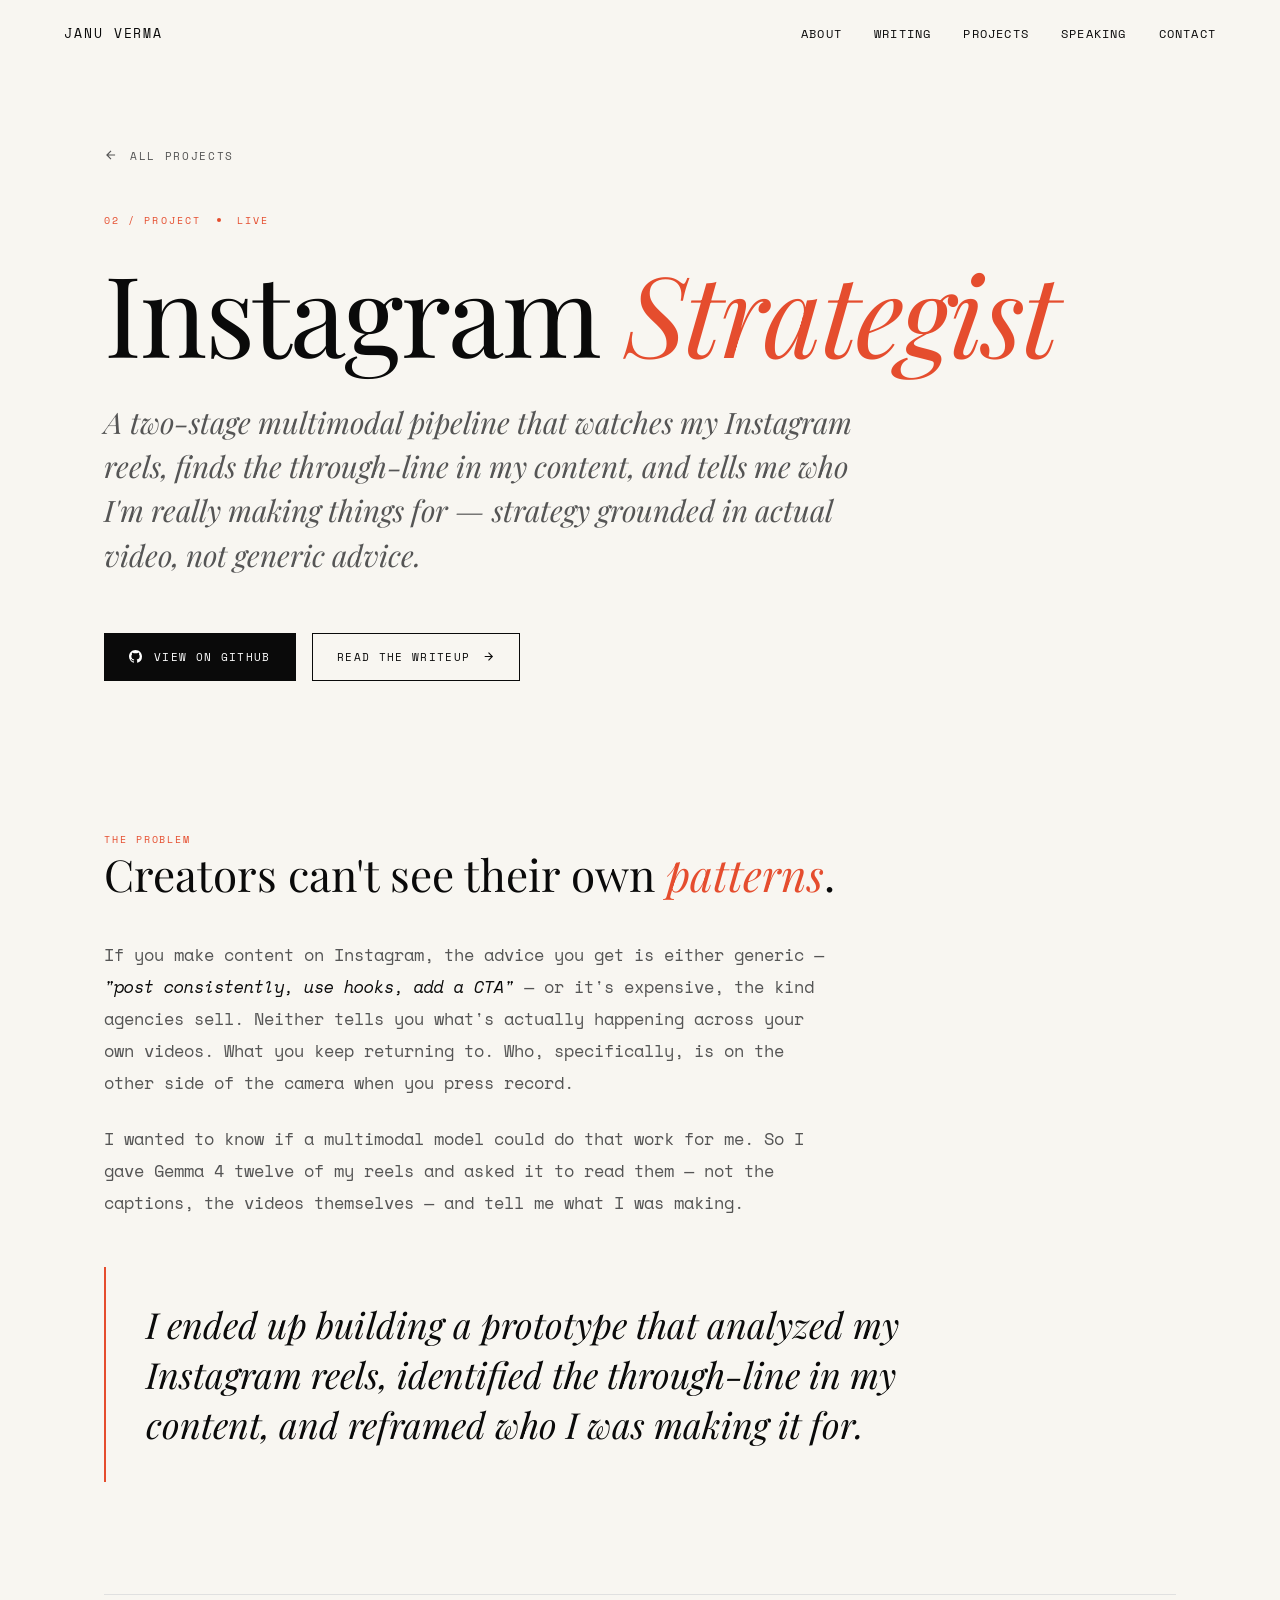
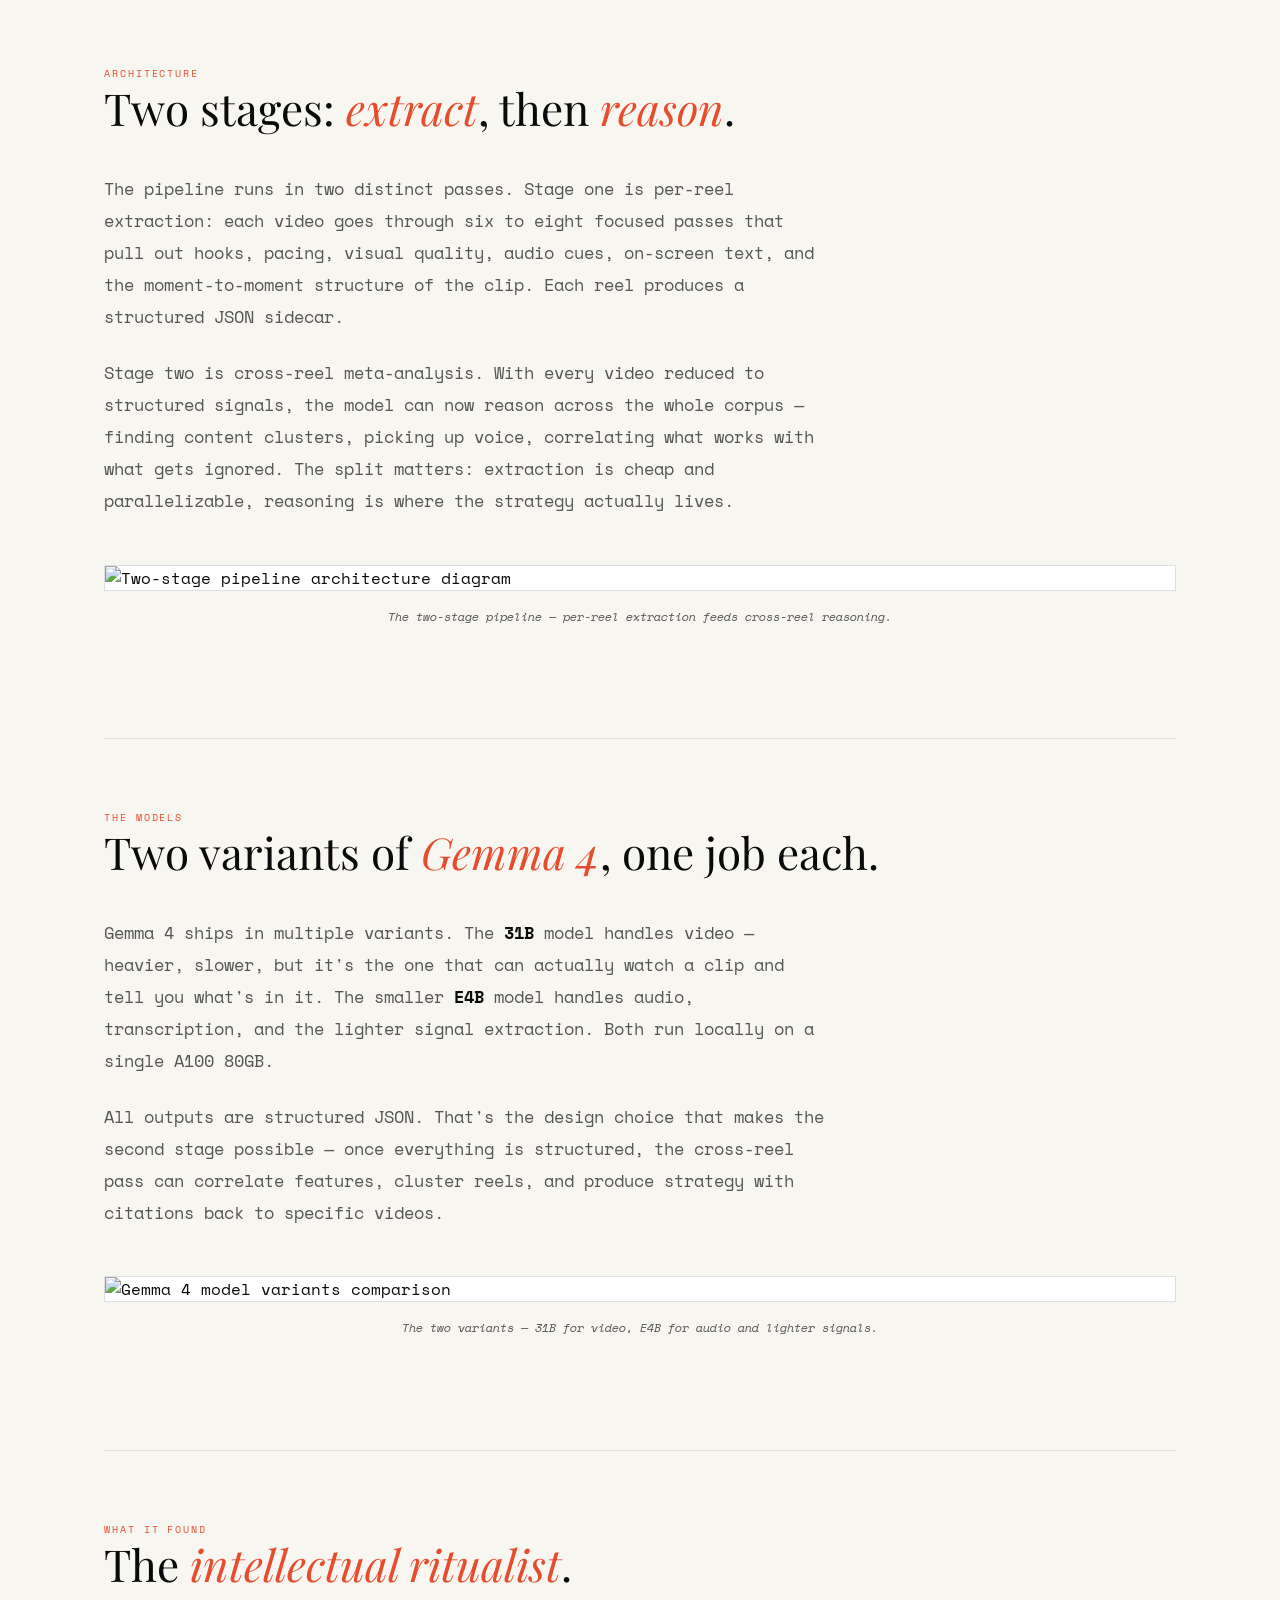
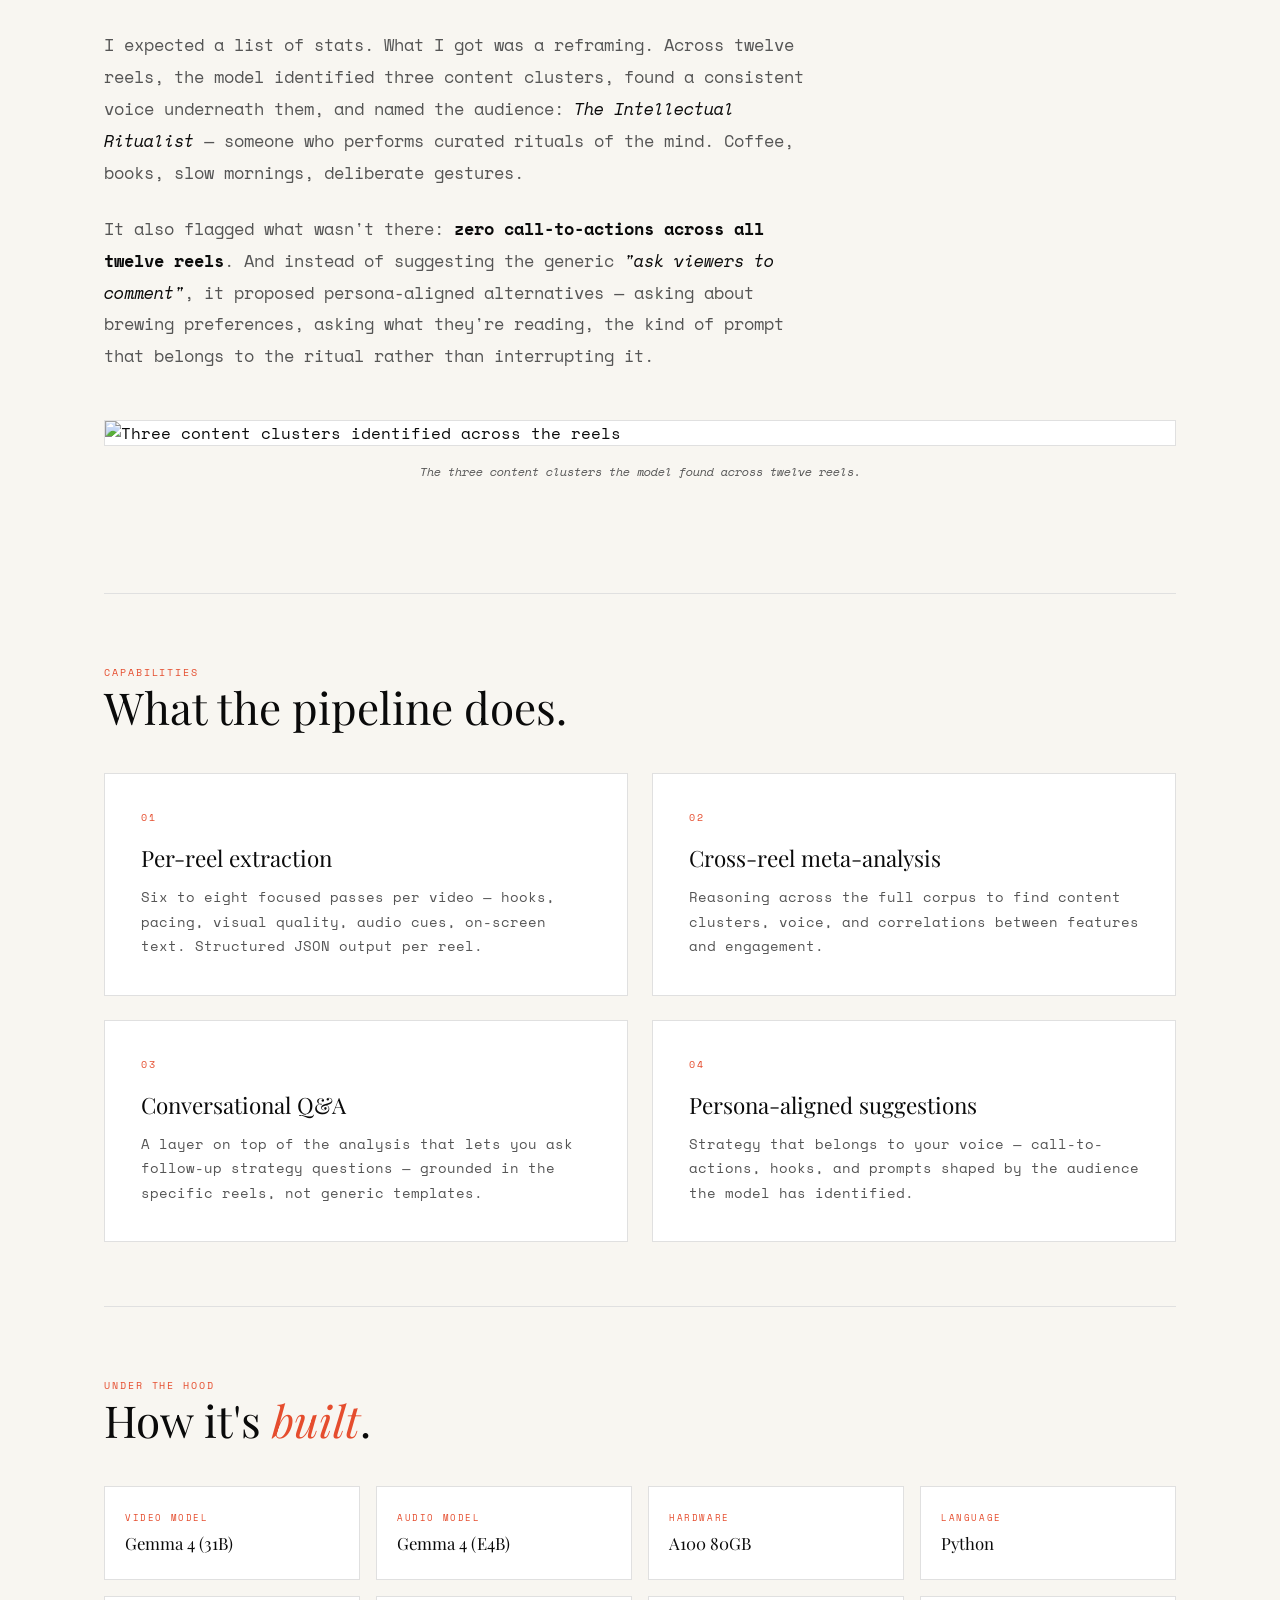
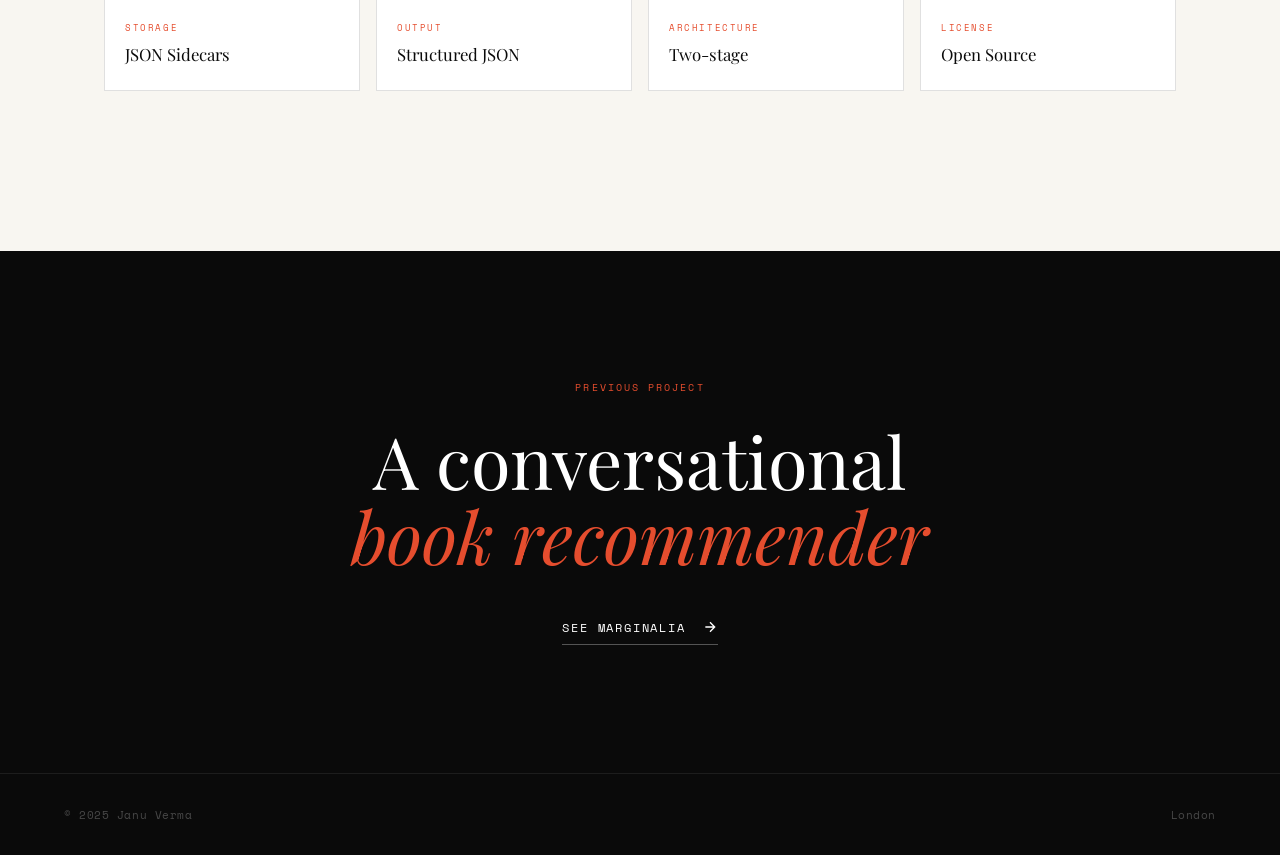
==== projects/instagram-strategist.html @ a2ae4cd0 "Add projects section and detail pages - New "Things I'm building" section on home page with Marginal" ====
<!DOCTYPE html>
<html lang="en">
<head>
    <meta charset="UTF-8">
    <meta name="viewport" content="width=device-width, initial-scale=1.0">
    <title>Instagram Strategist — Janu Verma</title>
    <meta name="description" content="A two-stage multimodal pipeline using Gemma 4 to analyze Instagram reels and surface real content strategy.">

    <link rel="preconnect" href="https://fonts.googleapis.com">
    <link rel="preconnect" href="https://fonts.gstatic.com" crossorigin>
    <link href="https://fonts.googleapis.com/css2?family=Space+Mono:wght@400;700&family=Playfair+Display:ital,wght@0,400;0,500;0,600;1,400;1,500&display=swap" rel="stylesheet">
    <link rel="stylesheet" href="style.css">
</head>
<body>
    <nav id="navbar">
        <a href="../index.html" class="nav-name">Janu Verma</a>
        <div class="nav-links">
            <a href="../index.html#story">About</a>
            <a href="../index.html#ideas">Writing</a>
            <a href="../index.html#projects">Projects</a>
            <a href="../index.html#speaking">Speaking</a>
            <a href="../index.html#contact">Contact</a>
        </div>
    </nav>

    <section class="project-hero">
        <a href="../index.html#projects" class="back-link">
            <svg viewBox="0 0 24 24" fill="none" stroke="currentColor" stroke-width="2">
                <path d="M19 12H5M12 19l-7-7 7-7"/>
            </svg>
            All projects
        </a>

        <div class="project-eyebrow">
            <span>02 / Project</span>
            <span class="dot"></span>
            <span>Live</span>
        </div>

        <h1 class="project-name">Instagram <span class="italic">Strategist</span></h1>

        <p class="project-tagline-big">
            A two-stage multimodal pipeline that watches my Instagram reels, finds the through-line in my content, and tells me who I'm really making things for — strategy grounded in actual video, not generic advice.
        </p>

        <div class="project-links">
            <a href="https://github.com/januverma/instagram-strategist" target="_blank" class="project-link primary">
                <svg viewBox="0 0 24 24" fill="currentColor">
                    <path d="M12 0C5.37 0 0 5.37 0 12c0 5.31 3.435 9.795 8.205 11.385.6.105.825-.255.825-.57 0-.285-.015-1.23-.015-2.235-3.015.555-3.795-.735-4.035-1.41-.135-.345-.72-1.41-1.23-1.695-.42-.225-1.02-.78-.015-.795.945-.015 1.62.87 1.845 1.23 1.08 1.815 2.805 1.305 3.495.99.105-.78.42-1.305.765-1.605-2.67-.3-5.46-1.335-5.46-5.925 0-1.305.465-2.385 1.23-3.225-.12-.3-.54-1.53.12-3.18 0 0 1.005-.315 3.3 1.23.96-.27 1.98-.405 3-.405s2.04.135 3 .405c2.295-1.56 3.3-1.23 3.3-1.23.66 1.65.24 2.88.12 3.18.765.84 1.23 1.905 1.23 3.225 0 4.605-2.805 5.625-5.475 5.925.435.375.81 1.095.81 2.22 0 1.605-.015 2.895-.015 3.3 0 .315.225.69.825.57A12.02 12.02 0 0024 12c0-6.63-5.37-12-12-12z"/>
                </svg>
                View on GitHub
            </a>
            <a href="https://januverma.substack.com/p/i-gave-gemma-4-my-instagram-reels" target="_blank" class="project-link">
                Read the writeup
                <svg viewBox="0 0 24 24" fill="none" stroke="currentColor" stroke-width="2">
                    <path d="M5 12h14M12 5l7 7-7 7"/>
                </svg>
            </a>
        </div>
    </section>

    <div class="project-body">
        <section class="project-section">
            <span class="section-label">The Problem</span>
            <h2 class="section-headline">Creators can't see their own <span class="italic">patterns</span>.</h2>
            <div class="prose">
                <p>
                    If you make content on Instagram, the advice you get is either generic — <em>"post consistently, use hooks, add a CTA"</em> — or it's expensive, the kind agencies sell. Neither tells you what's actually happening across your own videos. What you keep returning to. Who, specifically, is on the other side of the camera when you press record.
                </p>
                <p>
                    I wanted to know if a multimodal model could do that work for me. So I gave Gemma 4 twelve of my reels and asked it to read them — not the captions, the videos themselves — and tell me what I was making.
                </p>
            </div>

            <blockquote class="pullquote">
                I ended up building a prototype that analyzed my Instagram reels, identified the through-line in my content, and reframed who I was making it for.
            </blockquote>
        </section>

        <section class="project-section">
            <span class="section-label">Architecture</span>
            <h2 class="section-headline">Two stages: <span class="italic">extract</span>, then <span class="italic">reason</span>.</h2>
            <div class="prose">
                <p>
                    The pipeline runs in two distinct passes. Stage one is per-reel extraction: each video goes through six to eight focused passes that pull out hooks, pacing, visual quality, audio cues, on-screen text, and the moment-to-moment structure of the clip. Each reel produces a structured JSON sidecar.
                </p>
                <p>
                    Stage two is cross-reel meta-analysis. With every video reduced to structured signals, the model can now reason across the whole corpus — finding content clusters, picking up voice, correlating what works with what gets ignored. The split matters: extraction is cheap and parallelizable, reasoning is where the strategy actually lives.
                </p>
            </div>

            <figure class="project-figure">
                <img src="https://substackcdn.com/image/fetch/$s_!AlGL!,w_1456,c_limit,f_auto,q_auto:good,fl_progressive:steep/https%3A%2F%2Fsubstack-post-media.s3.amazonaws.com%2Fpublic%2Fimages%2F5daf3ac0-e114-4b0f-84f7-4bdd143a9bb6_1536x1024.png" alt="Two-stage pipeline architecture diagram">
                <figcaption>The two-stage pipeline — per-reel extraction feeds cross-reel reasoning.</figcaption>
            </figure>
        </section>

        <section class="project-section">
            <span class="section-label">The Models</span>
            <h2 class="section-headline">Two variants of <span class="italic">Gemma 4</span>, one job each.</h2>
            <div class="prose">
                <p>
                    Gemma 4 ships in multiple variants. The <strong>31B</strong> model handles video — heavier, slower, but it's the one that can actually watch a clip and tell you what's in it. The smaller <strong>E4B</strong> model handles audio, transcription, and the lighter signal extraction. Both run locally on a single A100 80GB.
                </p>
                <p>
                    All outputs are structured JSON. That's the design choice that makes the second stage possible — once everything is structured, the cross-reel pass can correlate features, cluster reels, and produce strategy with citations back to specific videos.
                </p>
            </div>

            <figure class="project-figure">
                <img src="https://substackcdn.com/image/fetch/$s_!4FOs!,w_1456,c_limit,f_auto,q_auto:good,fl_progressive:steep/https%3A%2F%2Fsubstack-post-media.s3.amazonaws.com%2Fpublic%2Fimages%2F2a131d9e-2db6-4a95-948a-e1224a3dc103_1448x480.heic" alt="Gemma 4 model variants comparison">
                <figcaption>The two variants — 31B for video, E4B for audio and lighter signals.</figcaption>
            </figure>
        </section>

        <section class="project-section">
            <span class="section-label">What It Found</span>
            <h2 class="section-headline">The <span class="italic">intellectual ritualist</span>.</h2>
            <div class="prose">
                <p>
                    I expected a list of stats. What I got was a reframing. Across twelve reels, the model identified three content clusters, found a consistent voice underneath them, and named the audience: <em>The Intellectual Ritualist</em> — someone who performs curated rituals of the mind. Coffee, books, slow mornings, deliberate gestures.
                </p>
                <p>
                    It also flagged what wasn't there: <strong>zero call-to-actions across all twelve reels</strong>. And instead of suggesting the generic <em>"ask viewers to comment"</em>, it proposed persona-aligned alternatives — asking about brewing preferences, asking what they're reading, the kind of prompt that belongs to the ritual rather than interrupting it.
                </p>
            </div>

            <figure class="project-figure">
                <img src="https://substackcdn.com/image/fetch/$s_!2k2w!,w_1456,c_limit,f_auto,q_auto:good,fl_progressive:steep/https%3A%2F%2Fsubstack-post-media.s3.amazonaws.com%2Fpublic%2Fimages%2F8600fc77-abe8-4bc5-806f-b3127e2edc37_1536x1024.png" alt="Three content clusters identified across the reels">
                <figcaption>The three content clusters the model found across twelve reels.</figcaption>
            </figure>
        </section>

        <section class="project-section">
            <span class="section-label">Capabilities</span>
            <h2 class="section-headline">What the pipeline does.</h2>

            <div class="features-grid">
                <div class="feature">
                    <div class="feature-number">01</div>
                    <h3>Per-reel extraction</h3>
                    <p>Six to eight focused passes per video — hooks, pacing, visual quality, audio cues, on-screen text. Structured JSON output per reel.</p>
                </div>
                <div class="feature">
                    <div class="feature-number">02</div>
                    <h3>Cross-reel meta-analysis</h3>
                    <p>Reasoning across the full corpus to find content clusters, voice, and correlations between features and engagement.</p>
                </div>
                <div class="feature">
                    <div class="feature-number">03</div>
                    <h3>Conversational Q&A</h3>
                    <p>A layer on top of the analysis that lets you ask follow-up strategy questions — grounded in the specific reels, not generic templates.</p>
                </div>
                <div class="feature">
                    <div class="feature-number">04</div>
                    <h3>Persona-aligned suggestions</h3>
                    <p>Strategy that belongs to your voice — call-to-actions, hooks, and prompts shaped by the audience the model has identified.</p>
                </div>
            </div>
        </section>

        <section class="project-section">
            <span class="section-label">Under the Hood</span>
            <h2 class="section-headline">How it's <span class="italic">built</span>.</h2>

            <div class="stack-grid">
                <div class="stack-item">
                    <div class="label">Video Model</div>
                    <div class="value">Gemma 4 (31B)</div>
                </div>
                <div class="stack-item">
                    <div class="label">Audio Model</div>
                    <div class="value">Gemma 4 (E4B)</div>
                </div>
                <div class="stack-item">
                    <div class="label">Hardware</div>
                    <div class="value">A100 80GB</div>
                </div>
                <div class="stack-item">
                    <div class="label">Language</div>
                    <div class="value">Python</div>
                </div>
                <div class="stack-item">
                    <div class="label">Storage</div>
                    <div class="value">JSON Sidecars</div>
                </div>
                <div class="stack-item">
                    <div class="label">Output</div>
                    <div class="value">Structured JSON</div>
                </div>
                <div class="stack-item">
                    <div class="label">Architecture</div>
                    <div class="value">Two-stage</div>
                </div>
                <div class="stack-item">
                    <div class="label">License</div>
                    <div class="value">Open Source</div>
                </div>
            </div>
        </section>
    </div>

    <section class="next-project">
        <span class="label">Previous Project</span>
        <h2>A conversational<br><span class="italic">book recommender</span></h2>
        <a href="marginalia.html" class="arrow-link">
            See Marginalia
            <svg width="16" height="16" viewBox="0 0 24 24" fill="none" stroke="currentColor" stroke-width="2">
                <path d="M5 12h14M12 5l7 7-7 7"/>
            </svg>
        </a>
    </section>

    <footer>
        <span>© 2025 Janu Verma</span>
        <span>London</span>
    </footer>

    <script>
        const revealElements = document.querySelectorAll('.reveal');
        const observer = new IntersectionObserver((entries) => {
            entries.forEach(entry => {
                if (entry.isIntersecting) entry.target.classList.add('visible');
            });
        }, { threshold: 0.1, rootMargin: '0px 0px -80px 0px' });
        revealElements.forEach(el => observer.observe(el));

        const navbar = document.getElementById('navbar');
        window.addEventListener('scroll', () => {
            if (window.scrollY > 50) navbar.classList.add('scrolled');
            else navbar.classList.remove('scrolled');
        });
    </script>
</body>
</html>
---- projects/style.css ----
:root {
    --black: #0a0a0a;
    --white: #fff;
    --cream: #f8f6f1;
    --orange: #e54d2e;
    --gray: #555;
    --light-gray: #e0e0e0;
}

* {
    margin: 0;
    padding: 0;
    box-sizing: border-box;
}

html {
    scroll-behavior: smooth;
}

body {
    font-family: 'Space Mono', monospace;
    background: var(--cream);
    color: var(--black);
    overflow-x: hidden;
}

::selection {
    background: var(--orange);
    color: var(--white);
}

a {
    color: inherit;
    text-decoration: none;
}

/* Nav */
nav {
    position: fixed;
    top: 0;
    left: 0;
    right: 0;
    z-index: 100;
    padding: 1.5rem 4rem;
    display: flex;
    justify-content: space-between;
    align-items: center;
    background: var(--cream);
    transition: all 0.3s ease;
}

nav.scrolled {
    padding: 1rem 4rem;
    background: rgba(248, 246, 241, 0.95);
    backdrop-filter: blur(10px);
    border-bottom: 1px solid var(--light-gray);
}

.nav-name {
    font-size: 0.8rem;
    text-transform: uppercase;
    letter-spacing: 0.15em;
    color: var(--black);
}

.nav-links {
    display: flex;
    gap: 2rem;
}

.nav-links a {
    font-size: 0.75rem;
    text-transform: uppercase;
    letter-spacing: 0.1em;
    color: var(--black);
    transition: color 0.3s ease;
}

.nav-links a:hover {
    color: var(--orange);
}

/* Back link */
.back-link {
    display: inline-flex;
    align-items: center;
    gap: 0.75rem;
    font-size: 0.7rem;
    text-transform: uppercase;
    letter-spacing: 0.15em;
    color: var(--gray);
    margin-bottom: 3rem;
    transition: all 0.3s ease;
}

.back-link:hover {
    color: var(--orange);
    gap: 1.25rem;
}

.back-link svg {
    width: 14px;
    height: 14px;
}

/* Project hero */
.project-hero {
    padding: 9rem 4rem 5rem;
    max-width: 1200px;
    margin: 0 auto;
}

.project-eyebrow {
    font-size: 0.65rem;
    text-transform: uppercase;
    letter-spacing: 0.2em;
    color: var(--orange);
    margin-bottom: 1.75rem;
    display: flex;
    align-items: center;
    gap: 1rem;
}

.project-eyebrow .dot {
    width: 4px;
    height: 4px;
    background: var(--orange);
    border-radius: 50%;
}

.project-name {
    font-family: 'Playfair Display', serif;
    font-size: clamp(3rem, 9vw, 7rem);
    font-weight: 400;
    line-height: 1;
    letter-spacing: -0.02em;
    margin-bottom: 2rem;
}

.project-name .italic {
    font-style: italic;
    color: var(--orange);
}

.project-tagline-big {
    font-family: 'Playfair Display', serif;
    font-size: clamp(1.35rem, 2.5vw, 1.85rem);
    font-style: italic;
    color: var(--gray);
    line-height: 1.5;
    margin-bottom: 3.5rem;
    max-width: 750px;
}

.project-links {
    display: flex;
    flex-wrap: wrap;
    gap: 1rem;
}

.project-link {
    display: inline-flex;
    align-items: center;
    gap: 0.75rem;
    padding: 0.9rem 1.5rem;
    font-size: 0.7rem;
    text-transform: uppercase;
    letter-spacing: 0.12em;
    border: 1px solid var(--black);
    transition: all 0.3s ease;
}

.project-link.primary {
    background: var(--black);
    color: var(--white);
}

.project-link.primary:hover {
    background: var(--orange);
    border-color: var(--orange);
}

.project-link:hover {
    background: var(--black);
    color: var(--white);
}

.project-link svg {
    width: 13px;
    height: 13px;
}

/* Body sections */
.project-body {
    padding: 4rem 4rem 6rem;
    max-width: 1200px;
    margin: 0 auto;
}

.project-section {
    padding: 4rem 0;
    border-top: 1px solid var(--light-gray);
}

.project-section:first-child {
    border-top: none;
    padding-top: 0;
}

.section-label {
    font-size: 0.6rem;
    text-transform: uppercase;
    letter-spacing: 0.2em;
    color: var(--orange);
    margin-bottom: 1.5rem;
}

.section-headline {
    font-family: 'Playfair Display', serif;
    font-size: clamp(2rem, 4vw, 2.75rem);
    font-weight: 400;
    line-height: 1.15;
    margin-bottom: 2.5rem;
    max-width: 850px;
}

.section-headline .italic {
    font-style: italic;
    color: var(--orange);
}

.prose {
    max-width: 720px;
}

.prose p {
    font-size: 1.05rem;
    line-height: 1.9;
    color: var(--gray);
    margin-bottom: 1.5rem;
}

.prose p strong {
    color: var(--black);
    font-weight: 700;
}

.prose p em {
    color: var(--black);
    font-style: italic;
}

.pullquote {
    font-family: 'Playfair Display', serif;
    font-style: italic;
    font-size: clamp(1.5rem, 3vw, 2.25rem);
    line-height: 1.4;
    color: var(--black);
    padding: 2rem 0 2rem 2.5rem;
    border-left: 2px solid var(--orange);
    margin: 3rem 0;
    max-width: 850px;
}

/* Image / figure */
.project-figure {
    margin: 3rem 0;
}

.project-figure img {
    width: 100%;
    height: auto;
    display: block;
    border: 1px solid var(--light-gray);
    background: var(--white);
}

.project-figure figcaption {
    font-size: 0.75rem;
    color: var(--gray);
    margin-top: 1rem;
    line-height: 1.6;
    text-align: center;
    font-style: italic;
}

.figure-narrow {
    max-width: 720px;
    margin-left: auto;
    margin-right: auto;
}

.figure-row {
    display: grid;
    grid-template-columns: 1fr 1fr;
    gap: 1.5rem;
    margin: 3rem 0;
}

.figure-row .project-figure {
    margin: 0;
}

/* Feature blocks */
.features-grid {
    display: grid;
    grid-template-columns: repeat(2, 1fr);
    gap: 1.5rem;
    margin-top: 2rem;
}

.feature {
    padding: 2.25rem;
    background: var(--white);
    border: 1px solid var(--light-gray);
    transition: all 0.3s ease;
}

.feature:hover {
    border-color: var(--orange);
    transform: translateY(-4px);
}

.feature-number {
    font-size: 0.6rem;
    letter-spacing: 0.18em;
    color: var(--orange);
    margin-bottom: 1.25rem;
}

.feature h3 {
    font-family: 'Playfair Display', serif;
    font-size: 1.4rem;
    font-weight: 400;
    margin-bottom: 0.75rem;
    line-height: 1.3;
}

.feature p {
    font-size: 0.9rem;
    color: var(--gray);
    line-height: 1.7;
}

/* Stack section */
.stack-grid {
    display: grid;
    grid-template-columns: repeat(4, 1fr);
    gap: 1rem;
    margin-top: 2rem;
}

.stack-item {
    padding: 1.5rem 1.25rem;
    background: var(--white);
    border: 1px solid var(--light-gray);
}

.stack-item .label {
    font-size: 0.55rem;
    text-transform: uppercase;
    letter-spacing: 0.18em;
    color: var(--orange);
    margin-bottom: 0.6rem;
}

.stack-item .value {
    font-family: 'Playfair Display', serif;
    font-size: 1.05rem;
    line-height: 1.3;
}

/* Personas (Marginalia) */
.personas-grid {
    display: grid;
    grid-template-columns: repeat(2, 1fr);
    gap: 1.25rem;
    margin-top: 2rem;
}

.persona {
    padding: 2rem;
    background: var(--white);
    border-left: 2px solid var(--orange);
    border-top: 1px solid var(--light-gray);
    border-right: 1px solid var(--light-gray);
    border-bottom: 1px solid var(--light-gray);
}

.persona h4 {
    font-family: 'Playfair Display', serif;
    font-size: 1.25rem;
    font-weight: 500;
    margin-bottom: 0.5rem;
}

.persona p {
    font-size: 0.85rem;
    color: var(--gray);
    line-height: 1.65;
}

/* Next project */
.next-project {
    background: var(--black);
    color: var(--white);
    padding: 8rem 4rem;
    text-align: center;
}

.next-project .label {
    font-size: 0.65rem;
    text-transform: uppercase;
    letter-spacing: 0.2em;
    color: var(--orange);
    margin-bottom: 1.75rem;
    display: block;
}

.next-project h2 {
    font-family: 'Playfair Display', serif;
    font-size: clamp(2.25rem, 6vw, 4.5rem);
    font-weight: 400;
    line-height: 1.05;
    margin-bottom: 2.5rem;
}

.next-project h2 .italic {
    font-style: italic;
    color: var(--orange);
}

.next-project .arrow-link {
    display: inline-flex;
    align-items: center;
    gap: 1rem;
    font-size: 0.75rem;
    text-transform: uppercase;
    letter-spacing: 0.15em;
    color: var(--white);
    border-bottom: 1px solid rgba(255,255,255,0.3);
    padding-bottom: 0.5rem;
    transition: all 0.3s ease;
}

.next-project .arrow-link:hover {
    color: var(--orange);
    border-color: var(--orange);
    gap: 1.5rem;
}

/* Footer */
footer {
    background: var(--black);
    color: rgba(255,255,255,0.25);
    padding: 2rem 4rem;
    display: flex;
    justify-content: space-between;
    font-size: 0.7rem;
    letter-spacing: 0.05em;
    border-top: 1px solid rgba(255,255,255,0.08);
}

/* Reveal */
.reveal {
    opacity: 0;
    transform: translateY(30px);
    transition: all 0.7s cubic-bezier(0.16, 1, 0.3, 1);
}

.reveal.visible {
    opacity: 1;
    transform: translateY(0);
}

/* Responsive */
@media (max-width: 1024px) {
    .features-grid,
    .personas-grid,
    .figure-row {
        grid-template-columns: 1fr;
    }

    .stack-grid {
        grid-template-columns: repeat(2, 1fr);
    }
}

@media (max-width: 768px) {
    nav {
        padding: 1.25rem 1.5rem;
    }

    nav.scrolled {
        padding: 1rem 1.5rem;
    }

    .nav-links {
        display: none;
    }

    .project-hero,
    .project-body,
    .next-project {
        padding-left: 1.5rem;
        padding-right: 1.5rem;
    }

    .project-hero {
        padding-top: 6.5rem;
    }

    .pullquote {
        padding-left: 1.5rem;
    }

    footer {
        flex-direction: column;
        gap: 0.5rem;
        text-align: center;
        padding: 1.5rem;
    }
}
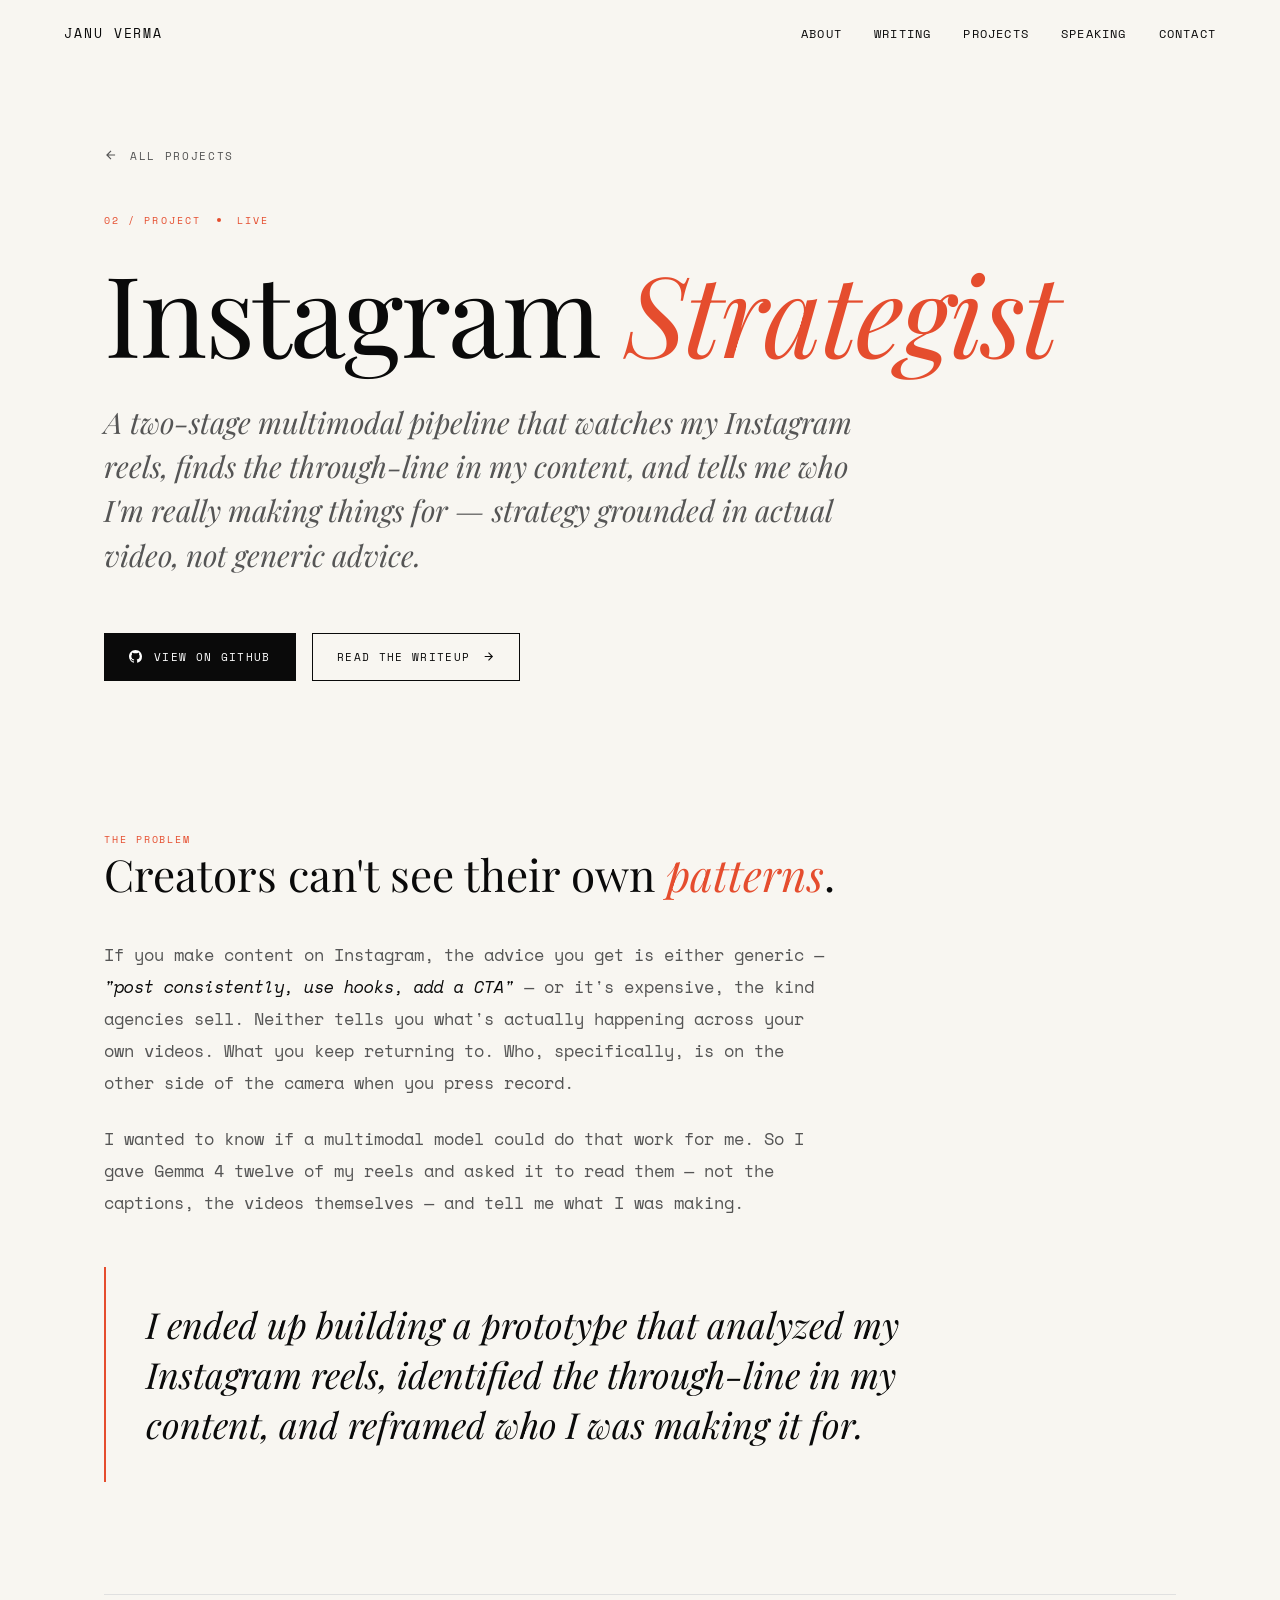
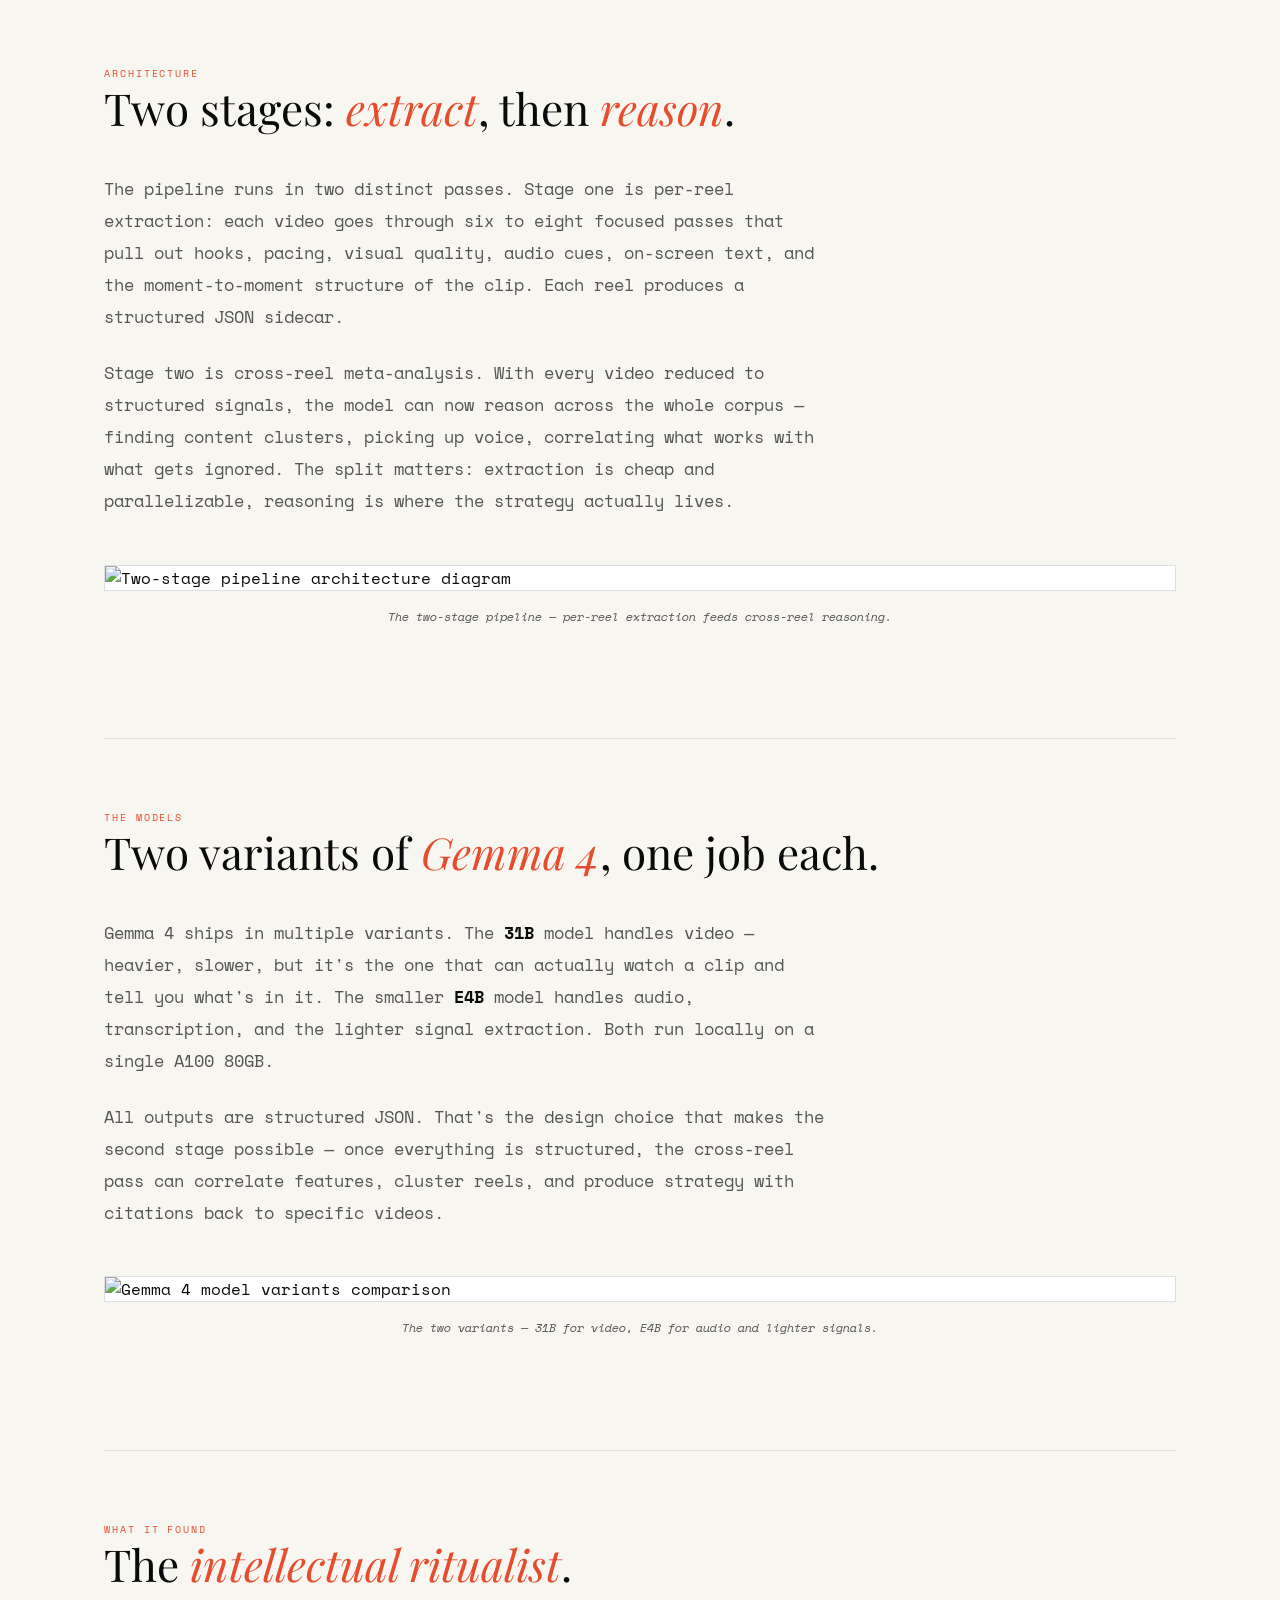
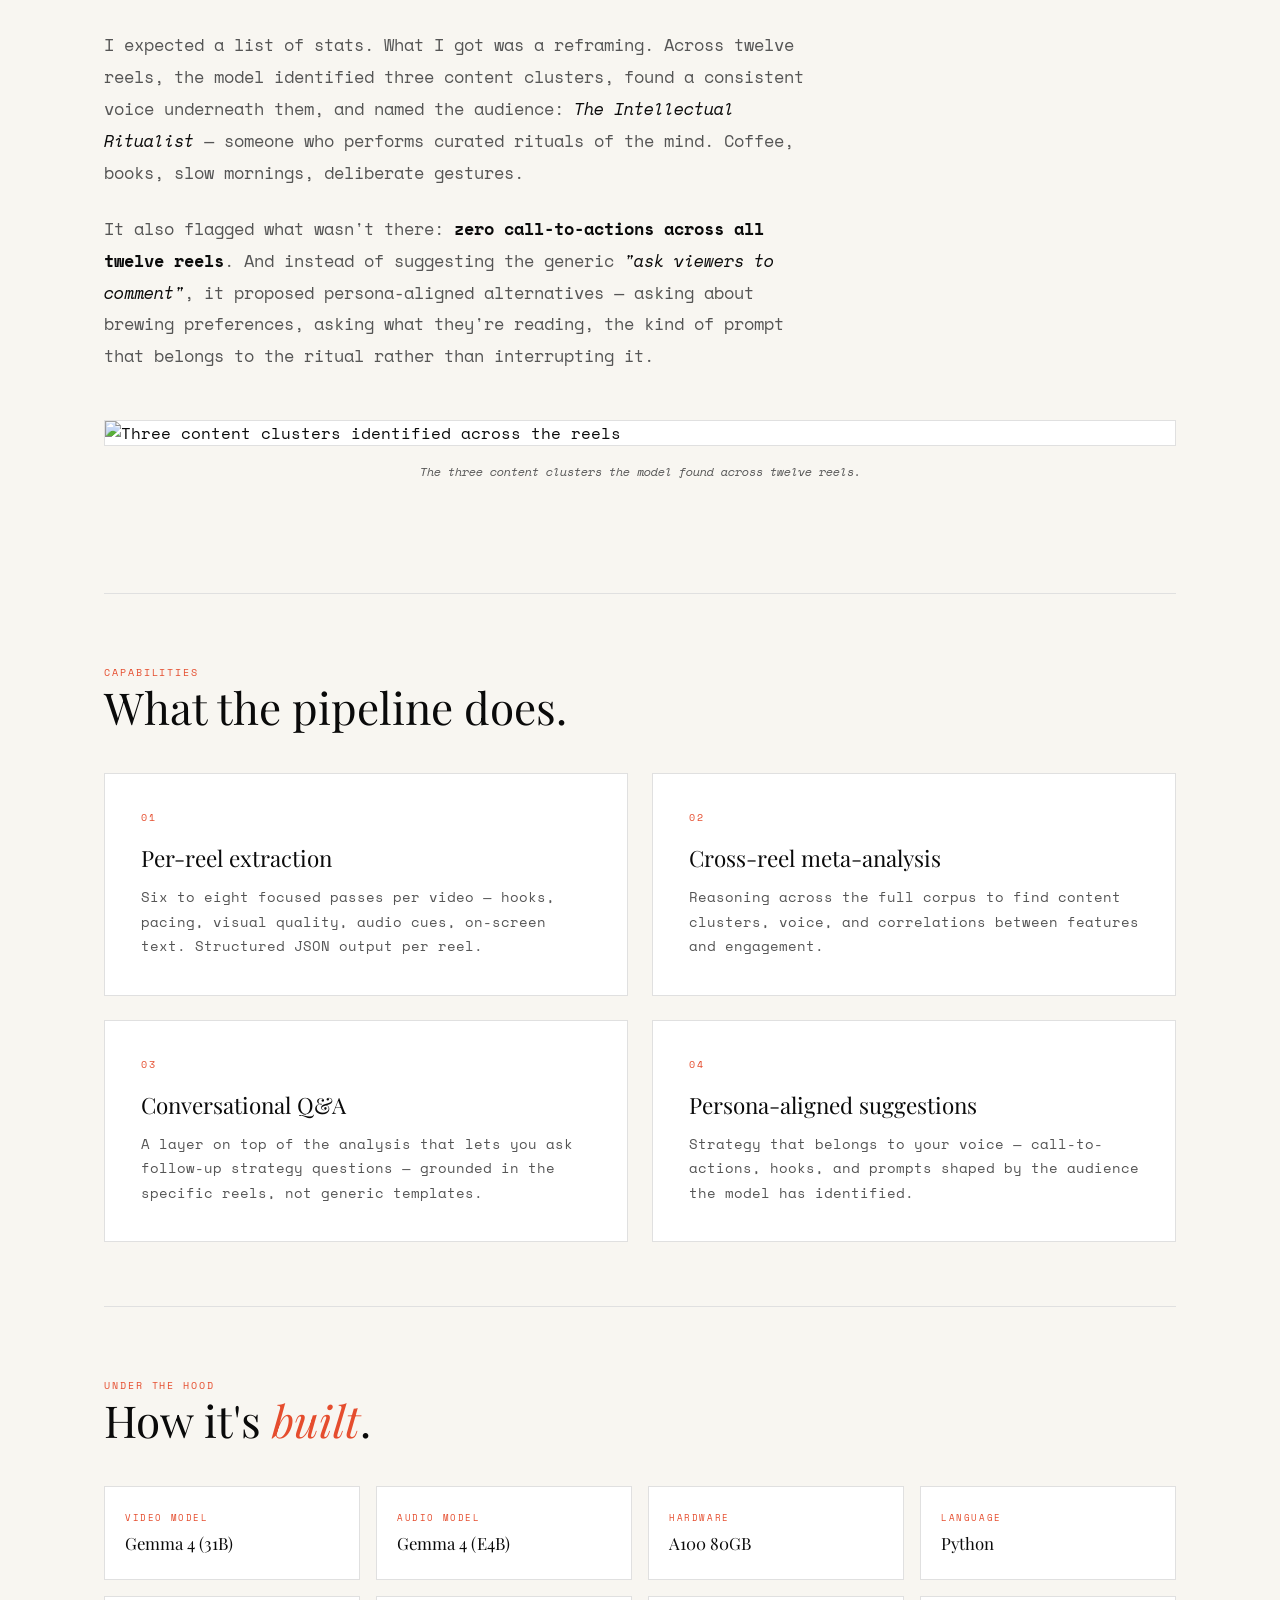
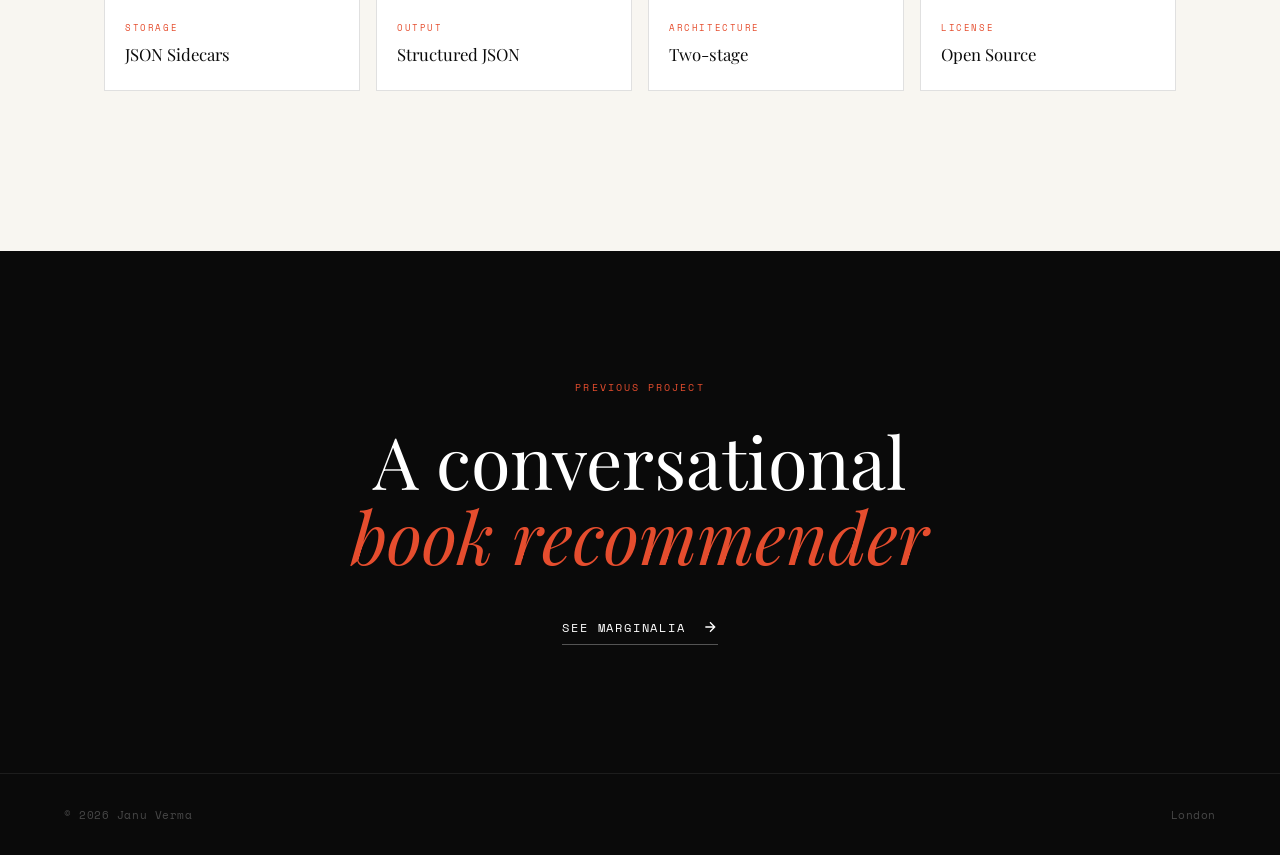
==== commit 437c48db: "Improve performance, mobile navigation, and accessibility - Add optimized 124KB photo-small.jpg (was" ====
--- a/projects/instagram-strategist.html
+++ b/projects/instagram-strategist.html
@@ -5,6 +5,13 @@
     <meta name="viewport" content="width=device-width, initial-scale=1.0">
     <title>Instagram Strategist — Janu Verma</title>
     <meta name="description" content="A two-stage multimodal pipeline using Gemma 4 to analyze Instagram reels and surface real content strategy.">
+
+    <link rel="icon" type="image/svg+xml" href="/favicon.svg">
+    <meta property="og:type" content="article">
+    <meta property="og:url" content="https://januverma.com/projects/instagram-strategist.html">
+    <meta property="og:title" content="Instagram Strategist — Janu Verma">
+    <meta property="og:description" content="A two-stage multimodal pipeline using Gemma 4 to analyze Instagram reels and surface real content strategy.">
+    <meta name="twitter:card" content="summary">
 
     <link rel="preconnect" href="https://fonts.googleapis.com">
     <link rel="preconnect" href="https://fonts.gstatic.com" crossorigin>
@@ -21,6 +28,10 @@
             <a href="../index.html#speaking">Speaking</a>
             <a href="../index.html#contact">Contact</a>
         </div>
+        <button class="nav-toggle" id="navToggle" aria-label="Menu" aria-expanded="false">
+            <span></span>
+            <span></span>
+        </button>
     </nav>
 
     <section class="project-hero">
@@ -212,7 +223,7 @@
     </section>
 
     <footer>
-        <span>© 2025 Janu Verma</span>
+        <span>© 2026 Janu Verma</span>
         <span>London</span>
     </footer>
 
@@ -229,6 +240,12 @@
         window.addEventListener('scroll', () => {
             if (window.scrollY > 50) navbar.classList.add('scrolled');
             else navbar.classList.remove('scrolled');
+        }, { passive: true });
+
+        const navToggle = document.getElementById('navToggle');
+        navToggle.addEventListener('click', () => {
+            const open = navbar.classList.toggle('menu-open');
+            navToggle.setAttribute('aria-expanded', open);
         });
     </script>
 </body>
--- a/projects/style.css
+++ b/projects/style.css
@@ -80,6 +80,43 @@
     color: var(--orange);
 }
 
+.nav-toggle {
+    display: none;
+    background: none;
+    border: none;
+    padding: 0;
+    width: 28px;
+    height: 20px;
+    position: relative;
+    cursor: pointer;
+    z-index: 102;
+}
+
+.nav-toggle span {
+    position: absolute;
+    left: 0;
+    width: 100%;
+    height: 2px;
+    background: var(--black);
+    transition: all 0.3s ease;
+}
+
+.nav-toggle span:first-child {
+    top: 4px;
+}
+
+.nav-toggle span:last-child {
+    bottom: 4px;
+}
+
+nav.menu-open .nav-toggle span:first-child {
+    transform: translateY(5px) rotate(45deg);
+}
+
+nav.menu-open .nav-toggle span:last-child {
+    transform: translateY(-5px) rotate(-45deg);
+}
+
 /* Back link */
 .back-link {
     display: inline-flex;
@@ -486,6 +523,23 @@
     }
 }
 
+@media (prefers-reduced-motion: reduce) {
+    html {
+        scroll-behavior: auto;
+    }
+
+    *, *::before, *::after {
+        animation-duration: 0.01ms !important;
+        animation-iteration-count: 1 !important;
+        transition-duration: 0.01ms !important;
+    }
+
+    .reveal {
+        opacity: 1;
+        transform: none;
+    }
+}
+
 @media (max-width: 768px) {
     nav {
         padding: 1.25rem 1.5rem;
@@ -495,8 +549,36 @@
         padding: 1rem 1.5rem;
     }
 
+    .nav-toggle {
+        display: block;
+    }
+
     .nav-links {
-        display: none;
+        position: fixed;
+        inset: 0;
+        z-index: 101;
+        flex-direction: column;
+        align-items: center;
+        justify-content: center;
+        gap: 2.5rem;
+        background: var(--cream);
+        opacity: 0;
+        visibility: hidden;
+        transition: opacity 0.3s ease, visibility 0.3s ease;
+    }
+
+    nav.menu-open .nav-links {
+        opacity: 1;
+        visibility: visible;
+    }
+
+    .nav-links a {
+        font-size: 1rem;
+    }
+
+    .nav-name {
+        position: relative;
+        z-index: 102;
     }
 
     .project-hero,
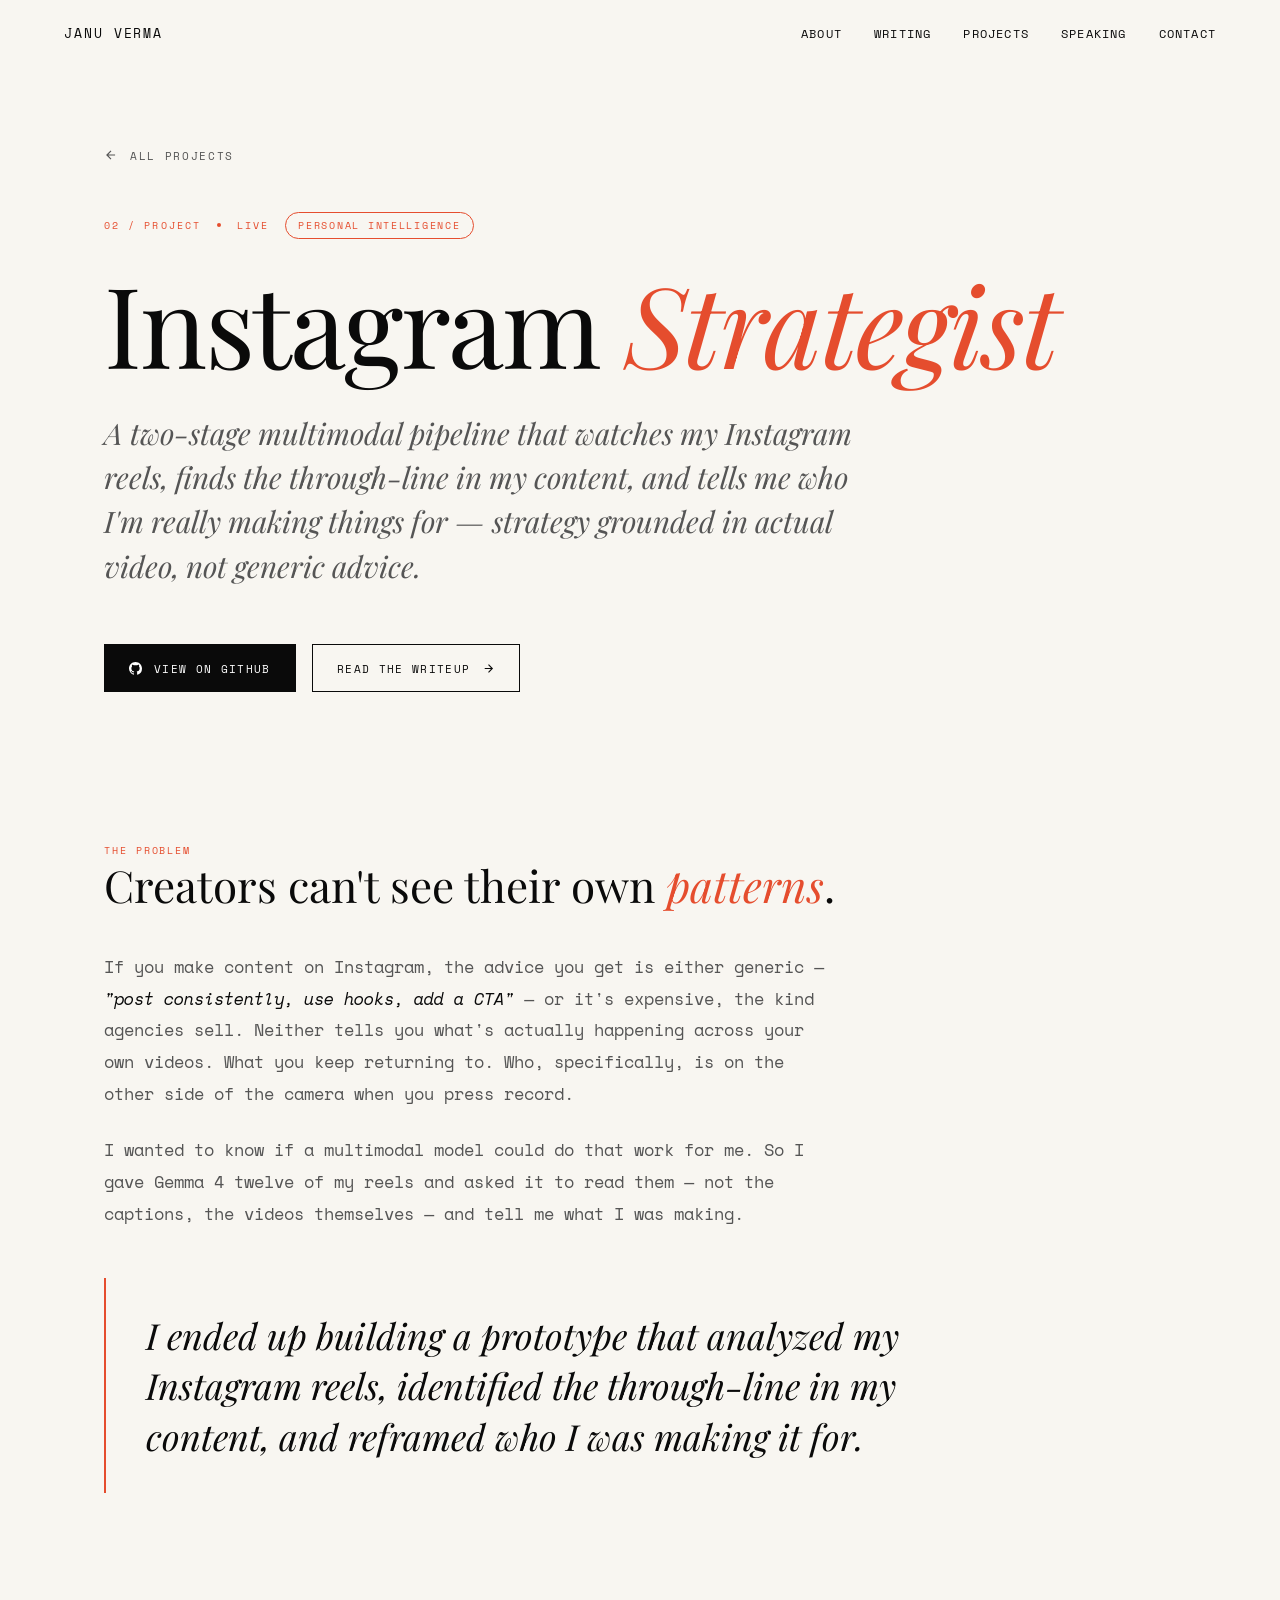
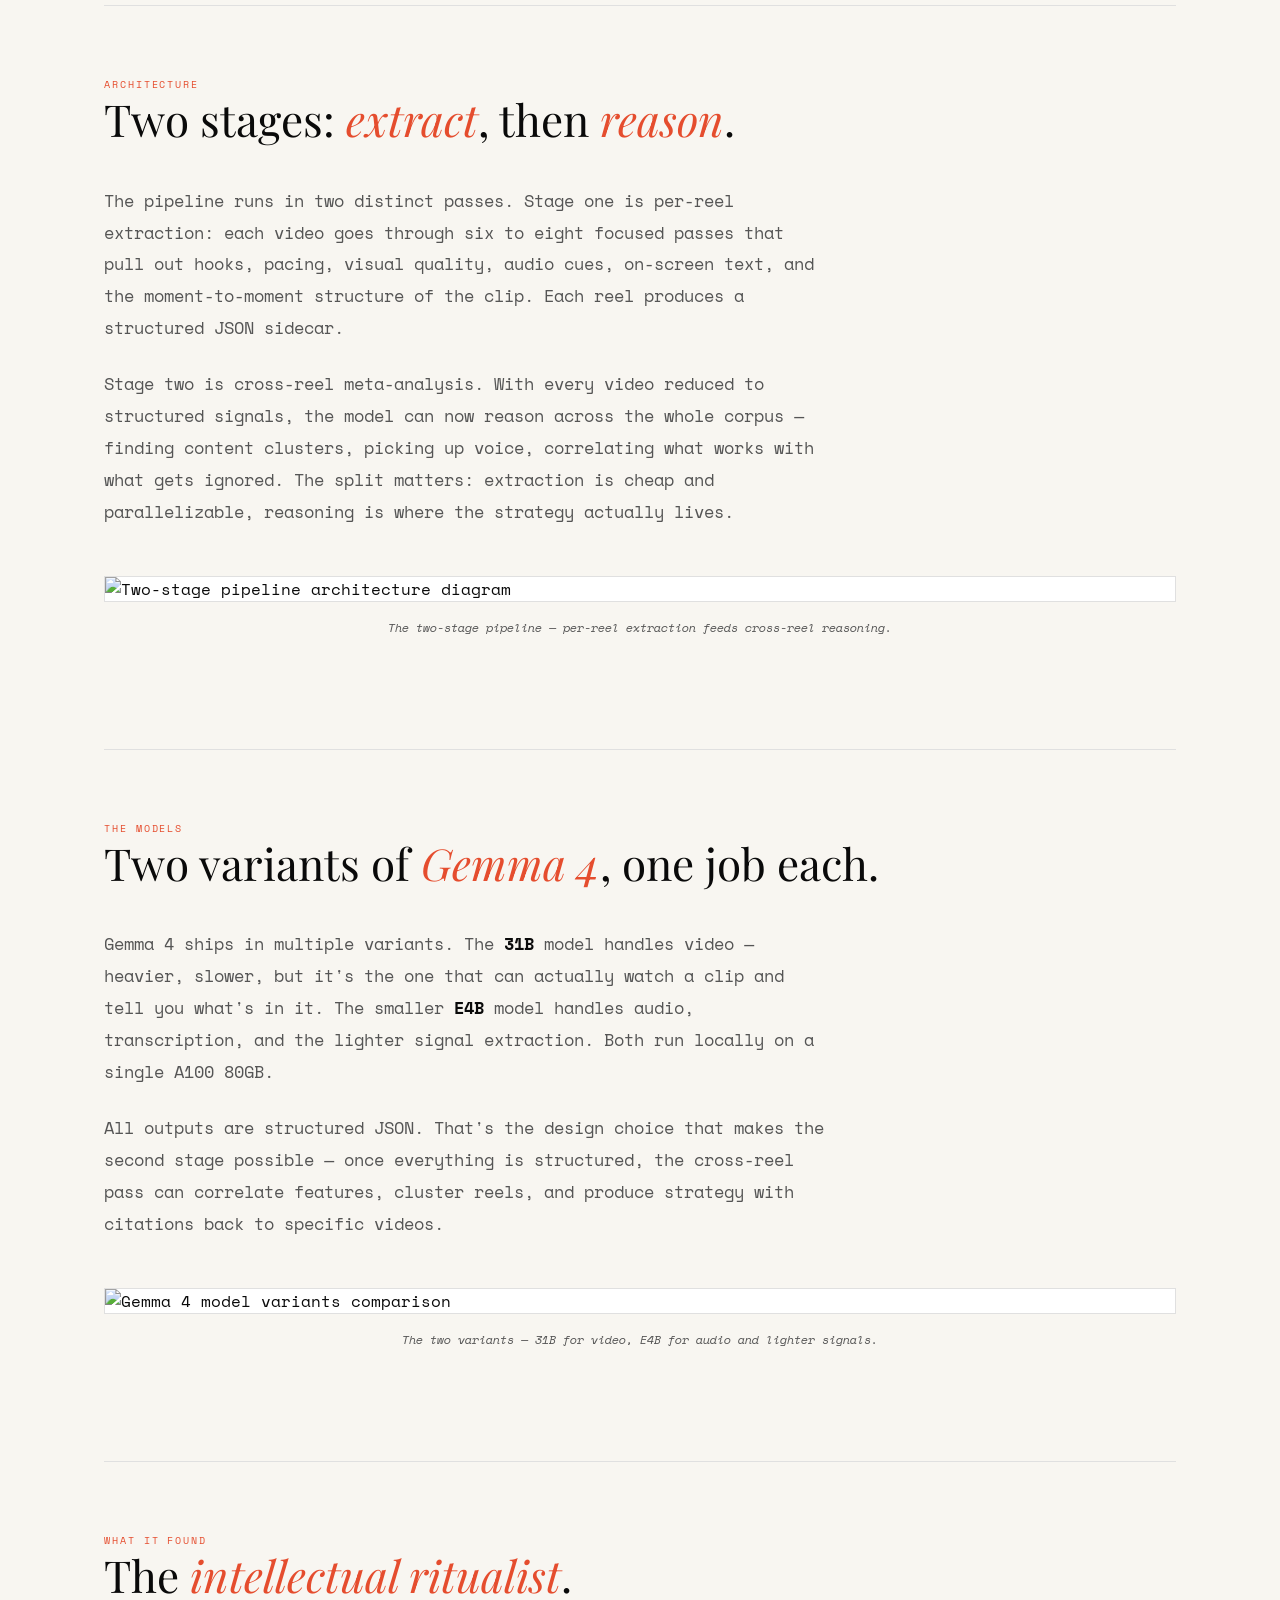
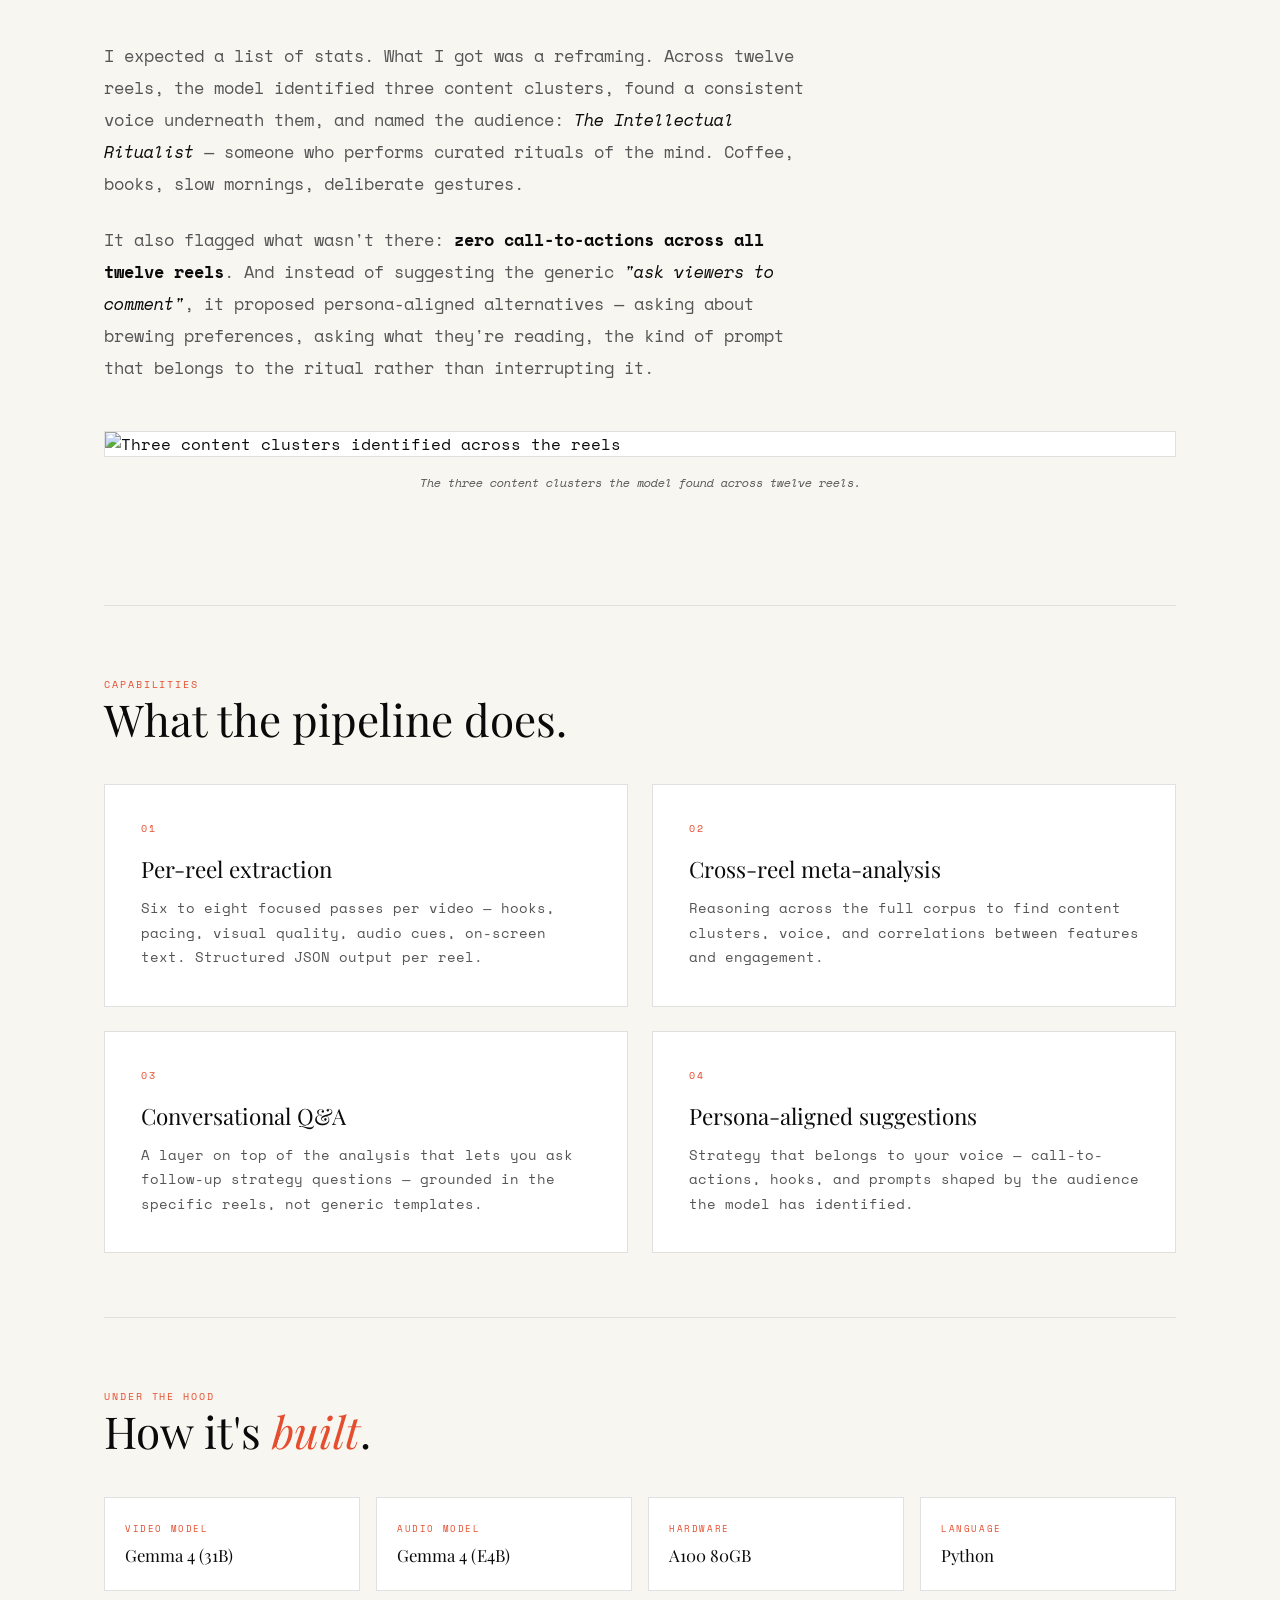
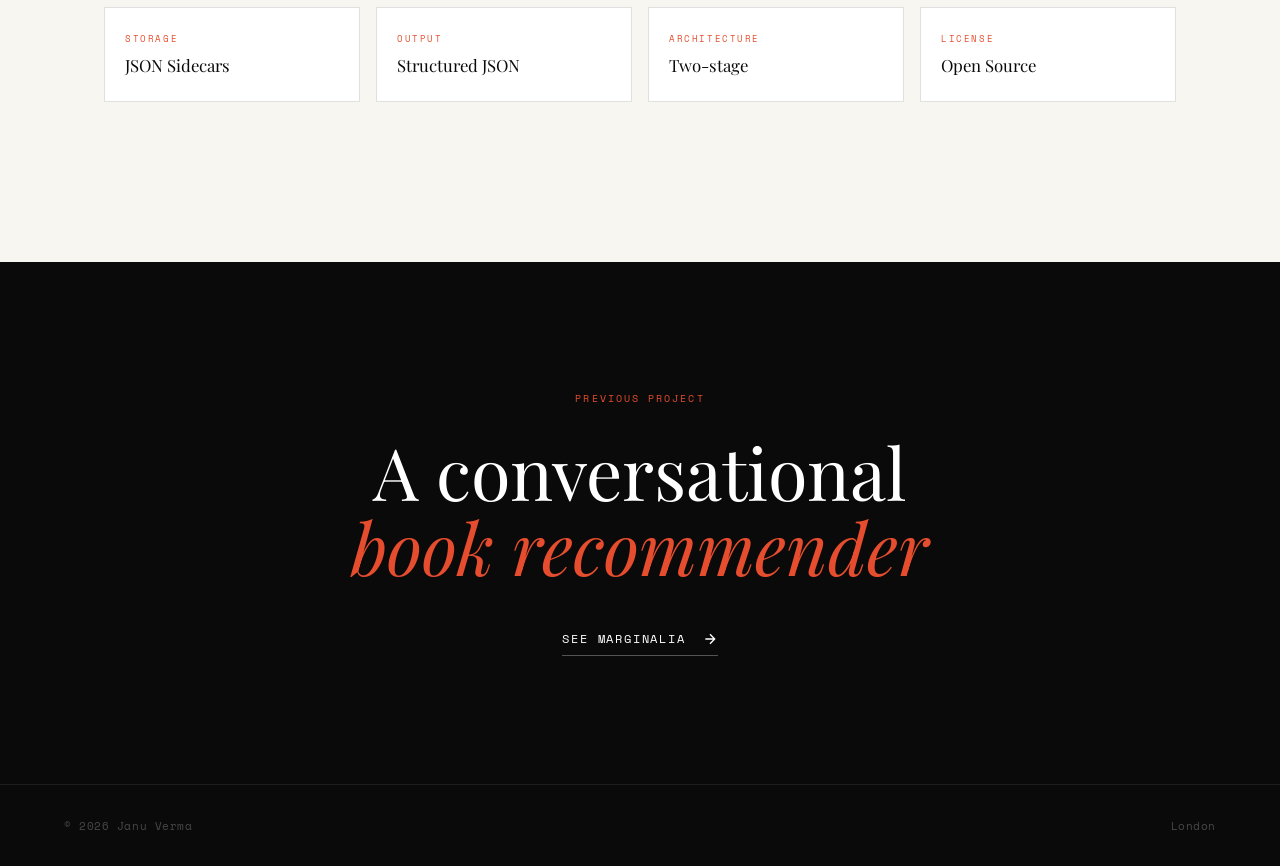
==== commit 0f15e2ae: "Restructure projects into a generic, track-based system Make projects first-class on the home page i" ====
--- a/projects/instagram-strategist.html
+++ b/projects/instagram-strategist.html
@@ -46,6 +46,7 @@
             <span>02 / Project</span>
             <span class="dot"></span>
             <span>Live</span>
+            <a href="../personal-intelligence.html" class="project-track">Personal Intelligence</a>
         </div>
 
         <h1 class="project-name">Instagram <span class="italic">Strategist</span></h1>
--- a/projects/style.css
+++ b/projects/style.css
@@ -165,6 +165,25 @@
     border-radius: 50%;
 }
 
+/* Track membership — a clickable tag linking to the umbrella program */
+.project-track {
+    display: inline-flex;
+    align-items: center;
+    gap: 0.5rem;
+    font-size: 0.6rem;
+    letter-spacing: 0.18em;
+    color: var(--orange);
+    padding: 0.35rem 0.75rem;
+    border: 1px solid var(--orange);
+    border-radius: 999px;
+    transition: all 0.3s ease;
+}
+
+.project-track:hover {
+    background: var(--orange);
+    color: var(--white);
+}
+
 .project-name {
     font-family: 'Playfair Display', serif;
     font-size: clamp(3rem, 9vw, 7rem);
